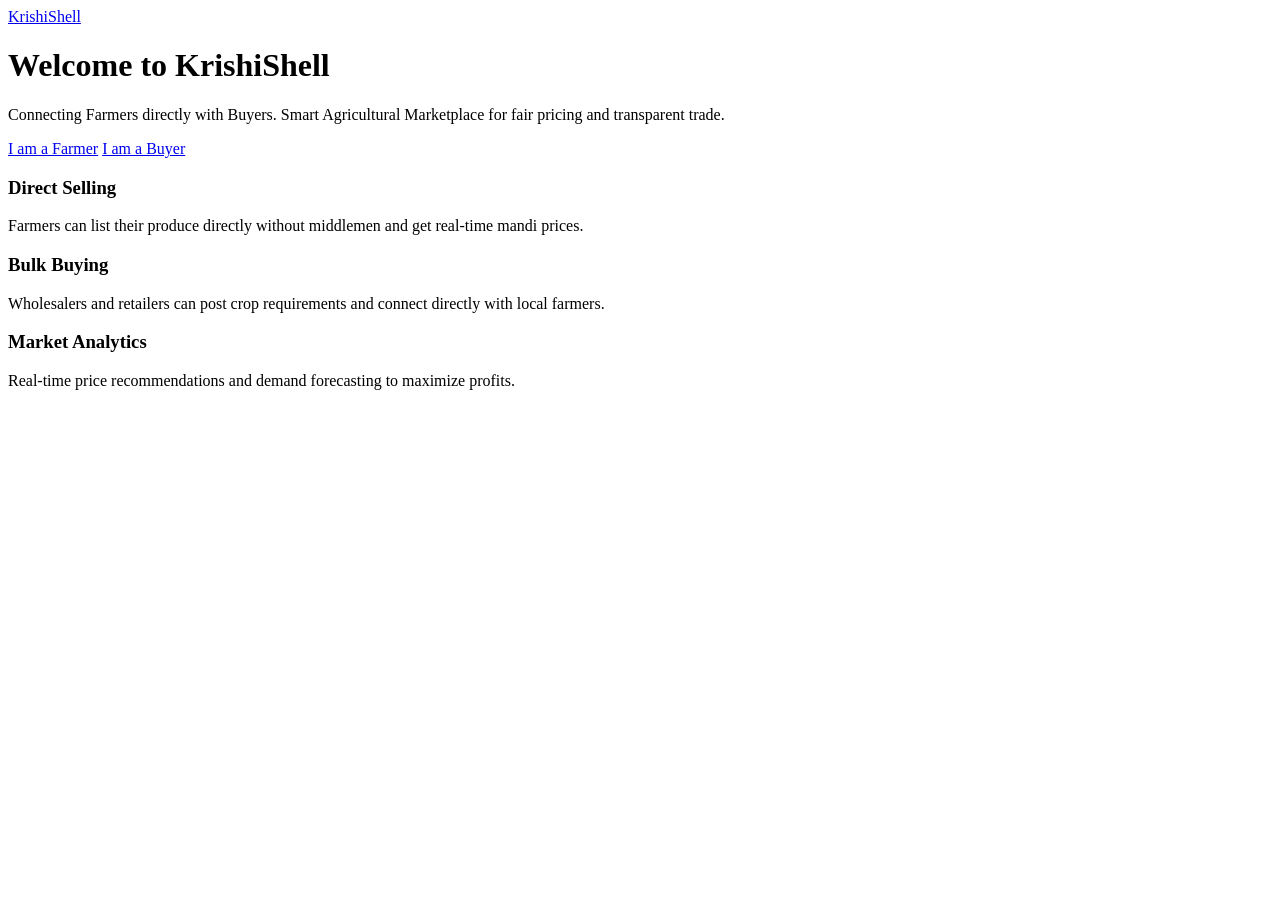
==== frontend/index.html @ 06ab27cf "Prepared for deployement" ====
<!DOCTYPE html>
<html lang="en">
<head>
  <meta charset="UTF-8">
  <meta name="viewport" content="width=device-width, initial-scale=1.0">
  <title>KrishiShell</title>
  <link rel="stylesheet" href="/css/style.css">
</head>
<body>

  <header class="navbar">
    <a href="/index.html" class="logo">
      <span class="logo-icon"></span>
      KrishiShell
    </a>
  </header>

  <main class="container hero-section">
    <div class="hero-card">
      <h1 class="hero-title">Welcome to KrishiShell</h1>
      <p class="hero-desc">
        Connecting Farmers directly with Buyers. Smart Agricultural Marketplace for fair pricing and transparent trade.
      </p>

      <div class="cta-group">
        <a href="/pages/login.html?role=farmer" class="btn btn-primary">I am a Farmer</a>
        <a href="/pages/login.html?role=buyer" class="btn btn-secondary">I am a Buyer</a>
      </div>
    </div>

    <div class="features-grid">
      <div class="feature-box">
        <h3>Direct Selling</h3>
        <p>Farmers can list their produce directly without middlemen and get real-time mandi prices.</p>
      </div>

      <div class="feature-box">
        <h3>Bulk Buying</h3>
        <p>Wholesalers and retailers can post crop requirements and connect directly with local farmers.</p>
      </div>

      <div class="feature-box">
        <h3>Market Analytics</h3>
        <p>Real-time price recommendations and demand forecasting to maximize profits.</p>
      </div>
    </div>
  </main>

</body>
</html>
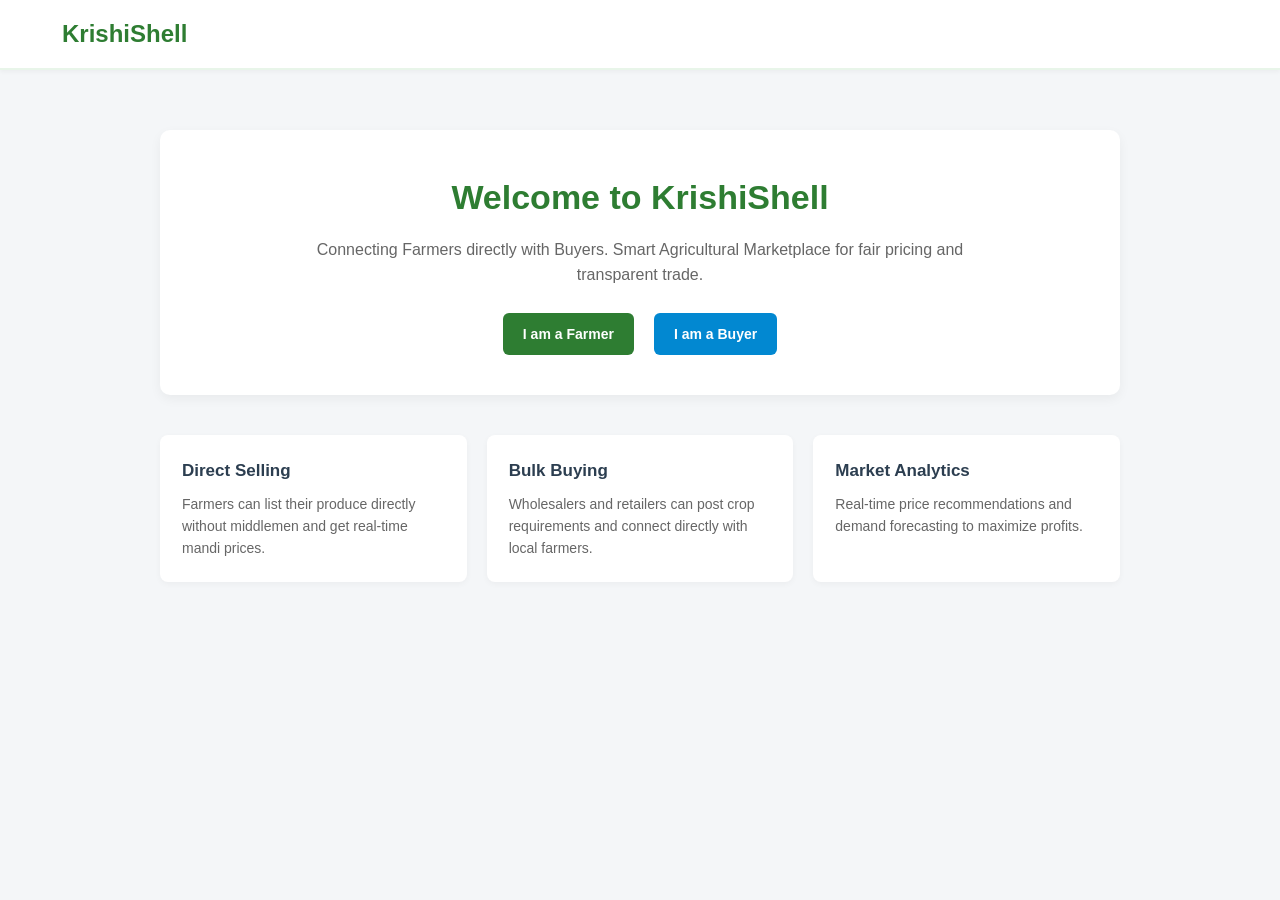
==== commit 3ce2e8f6: "Prepared frontend for deployement" ====
--- a/frontend/index.html
+++ b/frontend/index.html
@@ -4,12 +4,12 @@
   <meta charset="UTF-8">
   <meta name="viewport" content="width=device-width, initial-scale=1.0">
   <title>KrishiShell</title>
-  <link rel="stylesheet" href="/css/style.css">
+  <link rel="stylesheet" href="public/css/style.css">
 </head>
 <body>
 
   <header class="navbar">
-    <a href="/index.html" class="logo">
+    <a href="index.html" class="logo">
       <span class="logo-icon"></span>
       KrishiShell
     </a>
@@ -23,8 +23,8 @@
       </p>
 
       <div class="cta-group">
-        <a href="/pages/login.html?role=farmer" class="btn btn-primary">I am a Farmer</a>
-        <a href="/pages/login.html?role=buyer" class="btn btn-secondary">I am a Buyer</a>
+        <a href="public/pages/login.html?role=farmer" class="btn btn-primary">I am a Farmer</a>
+        <a href="public/pages/login.html?role=buyer" class="btn btn-secondary">I am a Buyer</a>
       </div>
     </div>
 
--- a/frontend/public/css/style.css
+++ b/frontend/public/css/style.css
@@ -0,0 +1,363 @@
+* {
+  margin: 0;
+  padding: 0;
+  box-sizing: border-box;
+  font-family: 'Segoe UI', Tahoma, Geneva, Verdana, sans-serif;
+}
+
+:root {
+  --primary: #2e7d32;
+  --primary-dark: #1b5e20;
+  --secondary: #0288d1;
+  --bg-light: #f4f6f8;
+  --card-bg: #ffffff;
+  --text-dark: #2c3e50;
+  --text-muted: #666666;
+  --border-color: #e0e0e0;
+}
+
+body {
+  background-color: var(--bg-light);
+  color: var(--text-dark);
+  line-height: 1.6;
+}
+
+.container {
+  max-width: 1000px;
+  margin: 0 auto;
+  padding: 20px;
+}
+
+.navbar {
+  background: #ffffff;
+  border-bottom: 2px solid #e8f5e9;
+  padding: 15px 30px;
+  display: flex;
+  justify-content: space-between;
+  align-items: center;
+  box-shadow: 0 2px 4px rgba(0, 0, 0, 0.04);
+}
+
+.navbar .logo {
+  font-size: 24px;
+  font-weight: 700;
+  color: var(--primary);
+  text-decoration: none;
+  display: inline-flex;
+  align-items: center;
+}
+
+.logo-icon {
+  display: inline-block;
+  width: 24px;
+  height: 24px;
+  margin-right: 8px;
+}
+
+.nav-links {
+  display: flex;
+  align-items: center;
+  gap: 15px;
+}
+
+.nav-links a {
+  text-decoration: none;
+  color: var(--text-dark);
+  font-weight: 500;
+}
+
+.nav-links a.active {
+  color: var(--primary);
+  border-bottom: 2px solid var(--primary);
+}
+
+.btn {
+  display: inline-block;
+  padding: 10px 20px;
+  border-radius: 6px;
+  border: none;
+  cursor: pointer;
+  font-size: 14px;
+  font-weight: 600;
+  text-decoration: none;
+  text-align: center;
+}
+
+.btn-primary {
+  background: var(--primary);
+  color: #ffffff;
+}
+
+.btn-secondary {
+  background: var(--secondary);
+  color: #ffffff;
+}
+
+.btn-outline {
+  border: 1.5px solid var(--primary);
+  background: transparent;
+  color: var(--primary);
+}
+
+.btn-danger {
+  border: 1.5px solid #c62828;
+  background: transparent;
+  color: #c62828;
+}
+
+.btn-sm {
+  padding: 6px 14px;
+  font-size: 13px;
+}
+
+.btn-full {
+  width: 100%;
+  margin-top: 15px;
+}
+
+.hero-section {
+  text-align: center;
+  margin-top: 40px;
+}
+
+.hero-card {
+  background: var(--card-bg);
+  padding: 40px 25px;
+  border-radius: 10px;
+  box-shadow: 0 4px 12px rgba(0, 0, 0, 0.05);
+}
+
+.hero-title {
+  font-size: 34px;
+  color: var(--primary);
+  margin-bottom: 12px;
+}
+
+.hero-desc {
+  font-size: 16px;
+  color: var(--text-muted);
+  max-width: 650px;
+  margin: 0 auto 25px auto;
+}
+
+.cta-group {
+  display: flex;
+  justify-content: center;
+  gap: 20px;
+  flex-wrap: wrap;
+}
+
+.features-grid {
+  display: grid;
+  grid-template-columns: repeat(auto-fit, minmax(250px, 1fr));
+  gap: 20px;
+  margin-top: 40px;
+  text-align: left;
+}
+
+.feature-box {
+  background: var(--card-bg);
+  padding: 22px;
+  border-radius: 8px;
+  box-shadow: 0 2px 6px rgba(0, 0, 0, 0.04);
+}
+
+.feature-box h3 {
+  font-size: 17px;
+  margin-bottom: 8px;
+  color: var(--text-dark);
+}
+
+.feature-box p {
+  font-size: 14px;
+  color: var(--text-muted);
+}
+
+.form-card-container {
+  max-width: 500px;
+  margin: 40px auto;
+}
+
+.card-box {
+  background: var(--card-bg);
+  padding: 30px;
+  border-radius: 8px;
+  box-shadow: 0 4px 10px rgba(0, 0, 0, 0.06);
+}
+
+.form-group {
+  margin-bottom: 16px;
+}
+
+.form-group label {
+  display: block;
+  font-weight: 600;
+  margin-bottom: 6px;
+  font-size: 14px;
+}
+
+.form-group input,
+.form-group select {
+  width: 100%;
+  padding: 10px;
+  border: 1px solid var(--border-color);
+  border-radius: 6px;
+  font-size: 14px;
+}
+
+.form-message {
+  display: none;
+  margin-top: 12px;
+  padding: 10px 12px;
+  border-left: 4px solid #c62828;
+  border-radius: 4px;
+  background: #ffebee;
+  color: #b71c1c;
+  font-size: 14px;
+}
+
+.form-message.visible {
+  display: block;
+}
+
+.live-rate-badge {
+  background: #e8f5e9;
+  border-left: 4px solid var(--primary);
+  padding: 10px 14px;
+  border-radius: 4px;
+  margin-top: 8px;
+  font-size: 13px;
+  color: var(--primary-dark);
+  display: flex;
+  justify-content: space-between;
+}
+
+.dashboard-header {
+  display: flex;
+  justify-content: space-between;
+  align-items: center;
+  margin: 30px 0 20px;
+  flex-wrap: wrap;
+  gap: 15px;
+}
+
+.stats-grid {
+  display: grid;
+  grid-template-columns: repeat(auto-fit, minmax(200px, 1fr));
+  gap: 18px;
+  margin-bottom: 30px;
+}
+
+.stat-card {
+  background: var(--card-bg);
+  padding: 20px;
+  border-radius: 8px;
+  box-shadow: 0 2px 6px rgba(0, 0, 0, 0.05);
+  border-left: 4px solid var(--primary);
+}
+
+.stat-card h4 {
+  color: var(--text-muted);
+  font-size: 13px;
+  margin-bottom: 6px;
+}
+
+.stat-card .val {
+  font-size: 22px;
+  font-weight: 700;
+  color: var(--text-dark);
+}
+
+.table-card {
+  background: var(--card-bg);
+  padding: 24px;
+  border-radius: 8px;
+  box-shadow: 0 2px 6px rgba(0, 0, 0, 0.05);
+}
+
+table {
+  width: 100%;
+  border-collapse: collapse;
+  margin-top: 15px;
+}
+
+th, td {
+  text-align: left;
+  padding: 12px;
+  border-bottom: 1px solid var(--border-color);
+  font-size: 14px;
+}
+
+th {
+  background-color: #f8faf9;
+  font-weight: 600;
+}
+
+.table-actions {
+  display: flex;
+  gap: 8px;
+  flex-wrap: wrap;
+}
+
+.results-grid {
+  display: grid;
+  grid-template-columns: repeat(auto-fit, minmax(280px, 1fr));
+  gap: 20px;
+  margin-top: 25px;
+}
+
+.result-card {
+  background: var(--card-bg);
+  border: 1px solid var(--border-color);
+  border-radius: 8px;
+  padding: 20px;
+  box-shadow: 0 2px 5px rgba(0, 0, 0, 0.04);
+}
+
+.recommended-card {
+  border: 2px solid var(--primary);
+  box-shadow: 0 4px 12px rgba(46, 125, 50, 0.18);
+}
+
+.market-badge {
+  display: inline-block;
+  padding: 4px 8px;
+  border-radius: 4px;
+  background: #e8f5e9;
+  color: var(--primary-dark);
+  font-size: 12px;
+  font-weight: 700;
+  margin-bottom: 8px;
+}
+
+.buyer-price {
+  font-size: 20px;
+  font-weight: 700;
+  color: var(--primary);
+  margin: 10px 0;
+}
+
+.detail-row {
+  display: flex;
+  justify-content: space-between;
+  margin-bottom: 8px;
+  font-size: 14px;
+}
+
+.fare-deduct {
+  color: #c62828;
+}
+
+.profit-row {
+  border-top: 1px dashed var(--border-color);
+  padding-top: 8px;
+  font-weight: 600;
+}
+
+.profit-val {
+  color: var(--primary);
+}
+
+.text-primary { color: var(--primary); }
+.text-muted { color: var(--text-muted); }
+.text-center { text-align: center; }
